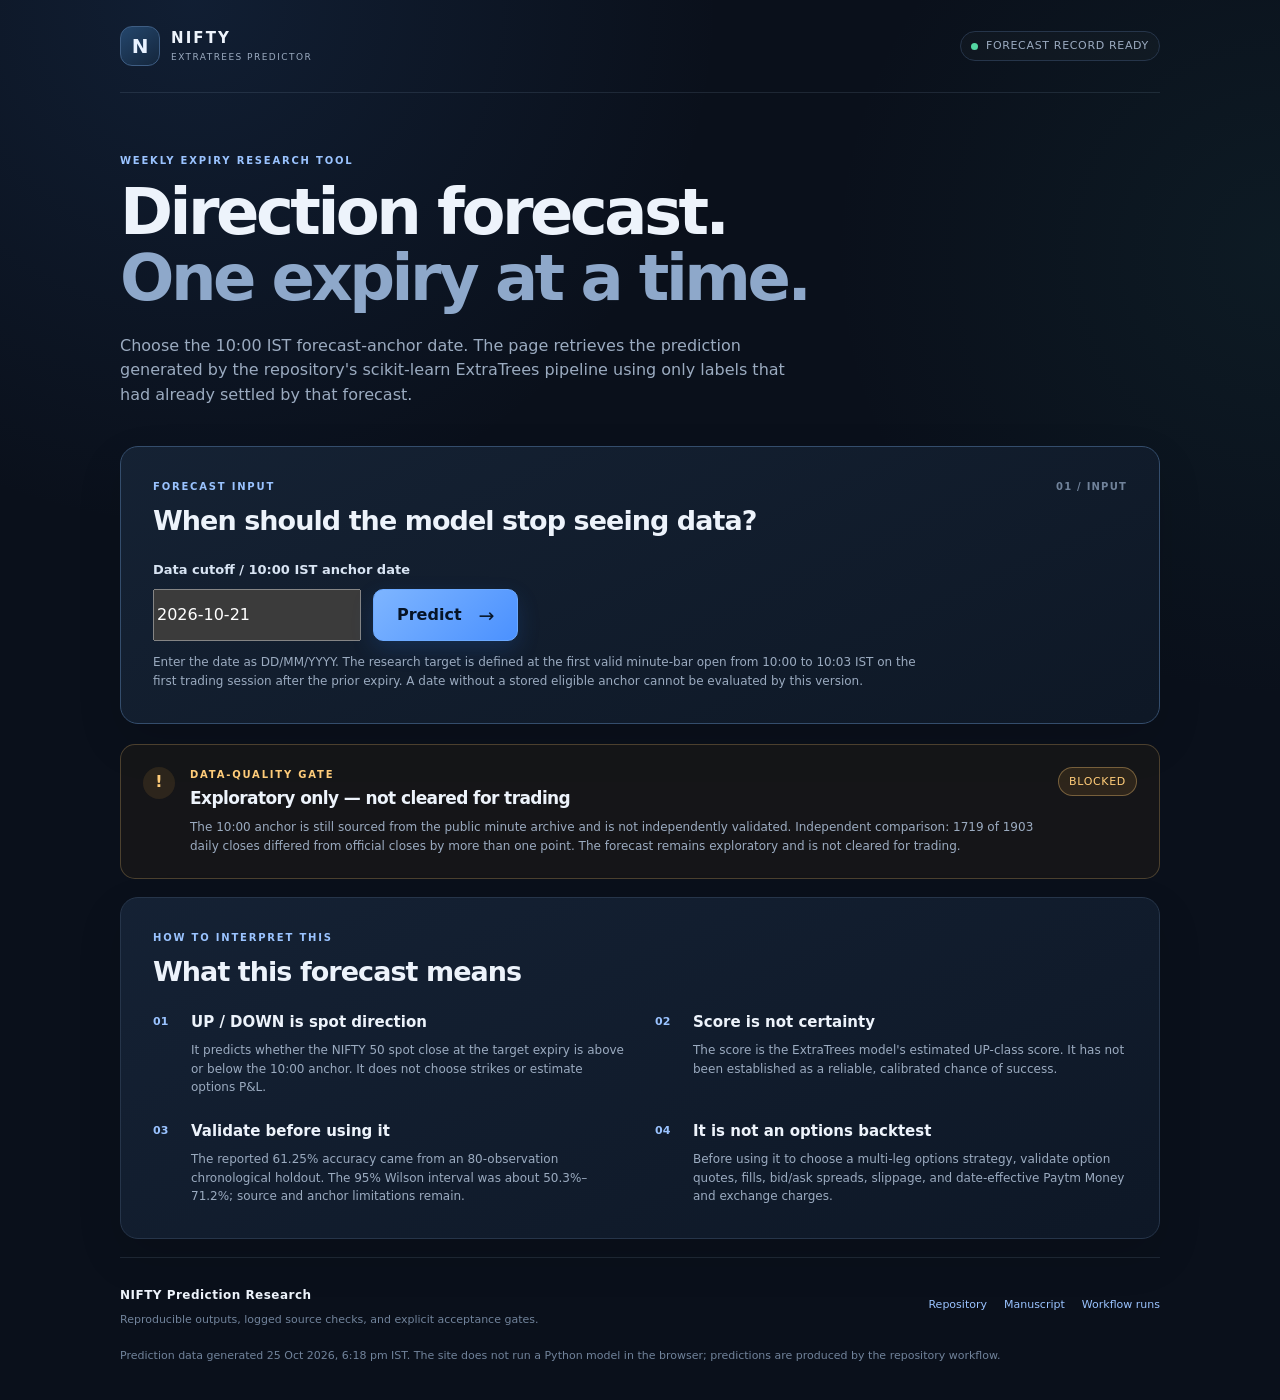
==== docs/index.html @ 192df1d3 "Make predictor date input editable on mobile" ====
<!doctype html>
<html lang="en">
<head>
  <meta charset="utf-8">
  <meta name="viewport" content="width=device-width, initial-scale=1">
  <meta name="theme-color" content="#101827">
  <meta name="description" content="Leakage-aware NIFTY weekly expiry direction forecasts using the repository's ExtraTrees classifier.">
  <title>NIFTY ExtraTrees Predictor</title>
  <link rel="stylesheet" href="./assets/predictor.css">
</head>
<body>
  <main class="shell">
    <header class="topbar">
      <a class="brand" href="./" aria-label="NIFTY ExtraTrees Predictor home">
        <span class="brand-mark">N</span>
        <span><strong>NIFTY</strong><small>EXTRATREES PREDICTOR</small></span>
      </a>
      <span id="page-status" class="status-pill status-loading"><span class="status-dot"></span> Loading model records</span>
    </header>

    <section class="hero">
      <p class="eyebrow">WEEKLY EXPIRY RESEARCH TOOL</p>
      <h1>Direction forecast.<br><span>One expiry at a time.</span></h1>
      <p class="hero-copy">Choose the 10:00 IST forecast-anchor date. The page retrieves the prediction generated by the repository's scikit-learn ExtraTrees pipeline using only labels that had already settled by that forecast.</p>
    </section>

    <section class="panel predictor-panel" aria-labelledby="predict-heading">
      <div class="panel-heading">
        <div>
          <p class="eyebrow">FORECAST INPUT</p>
          <h2 id="predict-heading">When should the model stop seeing data?</h2>
        </div>
        <span class="step-number">01 / INPUT</span>
      </div>
      <form id="predict-form">
        <label for="as-of-date">Data cutoff / 10:00 IST anchor date</label>
        <div class="input-row">
          <input id="as-of-date" name="as-of-date" type="text" inputmode="numeric" autocomplete="off" placeholder="DD/MM/YYYY" aria-describedby="date-format-help" required>
          <button id="predict-button" type="submit" disabled><span>Predict</span><span class="button-arrow" aria-hidden="true">→</span></button>
        </div>
        <p id="date-format-help" class="helper">Enter the date as DD/MM/YYYY. The research target is defined at the first valid minute-bar open from 10:00 to 10:03 IST on the first trading session after the prior expiry. A date without a stored eligible anchor cannot be evaluated by this version.</p>
        <div id="input-error" class="input-error" role="alert" hidden></div>
      </form>
    </section>

    <section id="result-section" class="panel result-panel" aria-live="polite" hidden>
      <div class="result-top">
        <div>
          <p class="eyebrow">MODEL OUTPUT</p>
          <p id="forecast-kind" class="forecast-kind">Forecast</p>
        </div>
        <span id="result-date" class="result-date"></span>
      </div>
      <div class="prediction-line">
        <div id="direction-symbol" class="direction-symbol">↗</div>
        <div>
          <p class="eyebrow">PREDICTED SPOT DIRECTION</p>
          <h2 id="direction-value">UP</h2>
          <p id="direction-description" class="direction-description"></p>
        </div>
      </div>
      <div class="metric-grid">
        <div class="metric">
          <span>Target expiry</span>
          <strong id="target-expiry">—</strong>
        </div>
        <div class="metric">
          <span>UP model score</span>
          <strong id="p-up">—</strong>
          <small>Not a calibrated probability</small>
        </div>
        <div class="metric">
          <span>Training observations</span>
          <strong id="train-count">—</strong>
        </div>
        <div class="metric">
          <span>Labels known through</span>
          <strong id="train-through">—</strong>
        </div>
      </div>
      <div id="expiry-note" class="minor-note" hidden></div>
    </section>

    <section class="gate-panel" aria-labelledby="gate-heading">
      <div class="gate-icon" aria-hidden="true">!</div>
      <div class="gate-copy">
        <p class="eyebrow">DATA-QUALITY GATE</p>
        <h2 id="gate-heading">Exploratory only — not cleared for trading</h2>
        <p id="gate-description">The repository's independent source audit is currently blocked. The forecast is displayed for research inspection, not as a recommendation to trade options.</p>
      </div>
      <span id="gate-status" class="status-pill status-blocked">BLOCKED</span>
    </section>

    <section class="panel details-panel">
      <div class="panel-heading">
        <div>
          <p class="eyebrow">HOW TO INTERPRET THIS</p>
          <h2>What this forecast means</h2>
        </div>
      </div>
      <div class="detail-grid">
        <article>
          <span class="detail-index">01</span>
          <h3>UP / DOWN is spot direction</h3>
          <p>It predicts whether the NIFTY 50 spot close at the target expiry is above or below the 10:00 anchor. It does not choose strikes or estimate options P&amp;L.</p>
        </article>
        <article>
          <span class="detail-index">02</span>
          <h3>Score is not certainty</h3>
          <p>The score is the ExtraTrees model's estimated UP-class score. It has not been established as a reliable, calibrated chance of success.</p>
        </article>
        <article>
          <span class="detail-index">03</span>
          <h3>Validate before using it</h3>
          <p>The reported 61.25% accuracy came from an 80-observation chronological holdout. The 95% Wilson interval was about 50.3%–71.2%; source and anchor limitations remain.</p>
        </article>
        <article>
          <span class="detail-index">04</span>
          <h3>It is not an options backtest</h3>
          <p>Before using it to choose a multi-leg options strategy, validate option quotes, fills, bid/ask spreads, slippage, and date-effective Paytm Money and exchange charges.</p>
        </article>
      </div>
    </section>

    <footer class="footer">
      <div>
        <strong>NIFTY Prediction Research</strong>
        <p>Reproducible outputs, logged source checks, and explicit acceptance gates.</p>
      </div>
      <nav aria-label="Research links">
        <a href="https://github.com/VCR-TRADING-RESEARCH/NIFTY-Prediction">Repository</a>
        <a href="https://github.com/VCR-TRADING-RESEARCH/NIFTY-Prediction/blob/main/research/manuscript.md">Manuscript</a>
        <a href="https://github.com/VCR-TRADING-RESEARCH/NIFTY-Prediction/actions">Workflow runs</a>
      </nav>
      <p id="generated-at" class="generated-at">Forecast records have not loaded.</p>
    </footer>
  </main>
  <script src="./assets/predictor.js" defer></script>
</body>
</html>
---- docs/assets/predictor.css ----
:root {
  color-scheme: dark;
  --bg: #0a101b;
  --panel: #111c2c;
  --panel-soft: #162337;
  --line: #26354a;
  --text: #edf3fb;
  --muted: #9babc0;
  --subtle: #71839b;
  --accent: #9ac3ff;
  --accent-strong: #4c93ff;
  --green: #54d6a2;
  --green-bg: rgba(28, 179, 124, .12);
  --red: #ff8585;
  --red-bg: rgba(235, 79, 91, .12);
  --amber: #ffcc79;
  --amber-bg: rgba(224, 158, 54, .12);
  font-family: Inter, ui-sans-serif, system-ui, -apple-system, BlinkMacSystemFont, "Segoe UI", sans-serif;
}
* { box-sizing: border-box; }
body {
  margin: 0;
  min-height: 100vh;
  background:
    radial-gradient(circle at 15% 0%, rgba(52, 105, 176, .16), transparent 33rem),
    radial-gradient(circle at 100% 18%, rgba(42, 120, 116, .10), transparent 28rem),
    var(--bg);
  color: var(--text);
  line-height: 1.55;
}
a { color: var(--accent); text-decoration: none; }
a:hover { text-decoration: underline; }
button, input { font: inherit; }
.shell { width: min(1040px, calc(100% - 32px)); margin: 0 auto; }
.topbar {
  display: flex; align-items: center; justify-content: space-between;
  gap: 16px; padding: 26px 0; border-bottom: 1px solid rgba(143, 165, 194, .15);
}
.brand { display: inline-flex; align-items: center; gap: 11px; color: var(--text); }
.brand:hover { text-decoration: none; }
.brand-mark {
  display: grid; place-items: center; width: 40px; height: 40px; border-radius: 12px;
  border: 1px solid #3e5d83; background: linear-gradient(145deg, #24466c, #14263c);
  color: #e8f2ff; font-size: 20px; font-weight: 800;
}
.brand strong { display: block; font-size: 15px; letter-spacing: .14em; }
.brand small { display: block; margin-top: 1px; color: var(--muted); font-size: 9px; letter-spacing: .16em; }
.status-pill {
  display: inline-flex; align-items: center; gap: 8px; padding: 7px 10px;
  border: 1px solid var(--line); border-radius: 999px; font-size: 11px;
  line-height: 1.2; letter-spacing: .06em; text-transform: uppercase; white-space: nowrap;
  color: var(--muted); background: rgba(255,255,255,.02);
}
.status-dot { width: 7px; height: 7px; border-radius: 50%; background: var(--subtle); }
.status-loading .status-dot { background: var(--amber); }
.status-ready .status-dot { background: var(--green); }
.status-blocked { border-color: rgba(255, 204, 121, .35); color: var(--amber); background: var(--amber-bg); }
.hero { padding: 60px 0 38px; max-width: 740px; }
.eyebrow { margin: 0 0 10px; color: var(--accent); font-size: 10px; font-weight: 800; letter-spacing: .18em; text-transform: uppercase; }
h1 { margin: 0; font-size: clamp(36px, 6.4vw, 64px); line-height: 1.04; letter-spacing: -.055em; font-weight: 760; }
h1 span { color: #8ea8ca; }
.hero-copy { max-width: 690px; color: var(--muted); font-size: 16px; margin: 22px 0 0; }
.panel {
  margin: 0 0 18px; padding: clamp(20px, 4vw, 32px); border-radius: 18px;
  border: 1px solid var(--line); background: linear-gradient(155deg, rgba(21, 34, 52, .98), rgba(14, 24, 38, .98));
  box-shadow: 0 18px 45px rgba(0,0,0,.12);
}
.predictor-panel { border-color: #344d6c; }
.panel-heading { display: flex; justify-content: space-between; gap: 16px; align-items: start; margin-bottom: 22px; }
.panel-heading h2, .gate-copy h2 { margin: 0; font-size: clamp(20px, 3vw, 27px); letter-spacing: -.035em; line-height: 1.25; }
.step-number { color: var(--subtle); font-size: 10px; font-weight: 700; letter-spacing: .12em; white-space: nowrap; }
label { display: block; color: #d8e4f3; margin-bottom: 9px; font-size: 13px; font-weight: 650; }
.input-row { display: flex; align-items: stretch; gap: 12px; }
input[type="date"] {
  min-width: 0; flex: 1; height: 52px; padding: 0 15px; color: var(--text); background: #0b1422;
  border: 1px solid #3b4d64; border-radius: 10px; outline: none;
}
input[type="date"]:focus { border-color: var(--accent-strong); box-shadow: 0 0 0 3px rgba(76,147,255,.15); }
input[type="date"]::-webkit-calendar-picker-indicator { cursor: pointer; filter: invert(.9); }
button {
  display: inline-flex; justify-content: center; align-items: center; gap: 17px; height: 52px;
  padding: 0 23px; border: 1px solid #6ba9ff; border-radius: 10px; cursor: pointer;
  background: linear-gradient(135deg, #7eb5ff, #4b91ff); color: #061426; font-weight: 800;
  box-shadow: 0 9px 22px rgba(41, 117, 230, .18); transition: transform .15s ease, opacity .15s ease;
}
button:hover:not(:disabled) { transform: translateY(-1px); }
button:disabled { cursor: wait; opacity: .45; box-shadow: none; }
.button-arrow { font-size: 19px; font-weight: 500; }
.helper { margin: 12px 0 0; max-width: 780px; color: var(--muted); font-size: 12px; }
.input-error { margin-top: 14px; padding: 12px 14px; border: 1px solid rgba(255,133,133,.3); border-radius: 9px; background: var(--red-bg); color: #ffc1c1; font-size: 13px; }
.result-panel { border-color: #3c536d; }
.result-top { display: flex; justify-content: space-between; align-items: start; gap: 18px; }
.forecast-kind { margin: 0; color: var(--muted); font-size: 12px; }
.result-date { color: var(--muted); font-size: 12px; text-align: right; }
.prediction-line { display: flex; align-items: center; gap: 18px; padding: 23px 0 28px; }
.direction-symbol { flex: none; display: grid; place-items: center; width: 72px; height: 72px; border-radius: 19px; background: var(--green-bg); color: var(--green); font-size: 38px; font-weight: 500; }
.direction-symbol.down { background: var(--red-bg); color: var(--red); }
.prediction-line .eyebrow { margin-bottom: 4px; }
.prediction-line h2 { margin: 0; font-size: clamp(35px, 6vw, 52px); letter-spacing: -.055em; line-height: 1.05; color: var(--green); }
.prediction-line h2.down { color: var(--red); }
.direction-description { margin: 8px 0 0; color: var(--muted); font-size: 13px; }
.metric-grid { display: grid; grid-template-columns: repeat(4, minmax(0, 1fr)); gap: 10px; }
.metric { min-width: 0; padding: 16px 15px; background: rgba(6, 14, 25, .5); border: 1px solid var(--line); border-radius: 11px; }
.metric span { display: block; color: var(--muted); font-size: 11px; margin-bottom: 8px; }
.metric strong { display: block; overflow-wrap: anywhere; font-size: clamp(15px, 2.2vw, 20px); letter-spacing: -.02em; }
.metric small { display: block; margin-top: 5px; color: var(--subtle); font-size: 10px; }
.minor-note { margin-top: 16px; color: var(--amber); background: var(--amber-bg); border: 1px solid rgba(255,204,121,.2); padding: 12px 14px; border-radius: 9px; font-size: 12px; }
.gate-panel {
  display: flex; align-items: start; gap: 15px; margin: 20px 0 18px; padding: 22px;
  border: 1px solid rgba(255,204,121,.24); border-radius: 15px; background: rgba(38, 31, 20, .4);
}
.gate-icon { display: grid; place-items: center; flex: none; width: 32px; height: 32px; border-radius: 50%; background: var(--amber-bg); color: var(--amber); font-weight: 900; }
.gate-copy { flex: 1; min-width: 0; }
.gate-copy .eyebrow { color: var(--amber); margin-bottom: 6px; }
.gate-copy h2 { font-size: 17px; }
.gate-copy p:last-child { margin: 9px 0 0; color: var(--muted); font-size: 12px; }
.gate-panel .status-pill { margin-left: auto; }
.details-panel { margin-top: 18px; }
.detail-grid { display: grid; grid-template-columns: 1fr 1fr; gap: 23px 30px; }
.detail-grid article { position: relative; padding-left: 38px; }
.detail-index { position: absolute; left: 0; top: 2px; color: var(--accent); font-size: 11px; font-weight: 800; }
.detail-grid h3 { margin: 0 0 7px; font-size: 15px; }
.detail-grid p { margin: 0; color: var(--muted); font-size: 12px; }
.footer { padding: 24px 0 36px; display: grid; grid-template-columns: 1fr auto; gap: 15px; border-top: 1px solid rgba(143,165,194,.15); }
.footer strong { font-size: 12px; letter-spacing: .04em; }
.footer p { margin: 4px 0 0; font-size: 11px; color: var(--subtle); }
.footer nav { display: flex; gap: 17px; align-items: center; flex-wrap: wrap; font-size: 11px; }
.generated-at { grid-column: 1 / -1; }
[hidden] { display: none !important; }
@media (max-width: 680px) {
  .shell { width: min(100% - 22px, 1040px); }
  .topbar { align-items: start; flex-direction: column; padding: 20px 0; }
  .status-pill { white-space: normal; }
  .hero { padding: 44px 0 27px; }
  .hero-copy { font-size: 14px; }
  .panel { border-radius: 14px; }
  .input-row { flex-direction: column; }
  button { width: 100%; }
  .metric-grid { grid-template-columns: repeat(2, minmax(0, 1fr)); }
  .gate-panel { flex-wrap: wrap; }
  .gate-panel .status-pill { margin-left: 47px; }
  .detail-grid { grid-template-columns: 1fr; gap: 21px; }
  .footer { grid-template-columns: 1fr; }
  .footer nav { justify-content: start; }
}
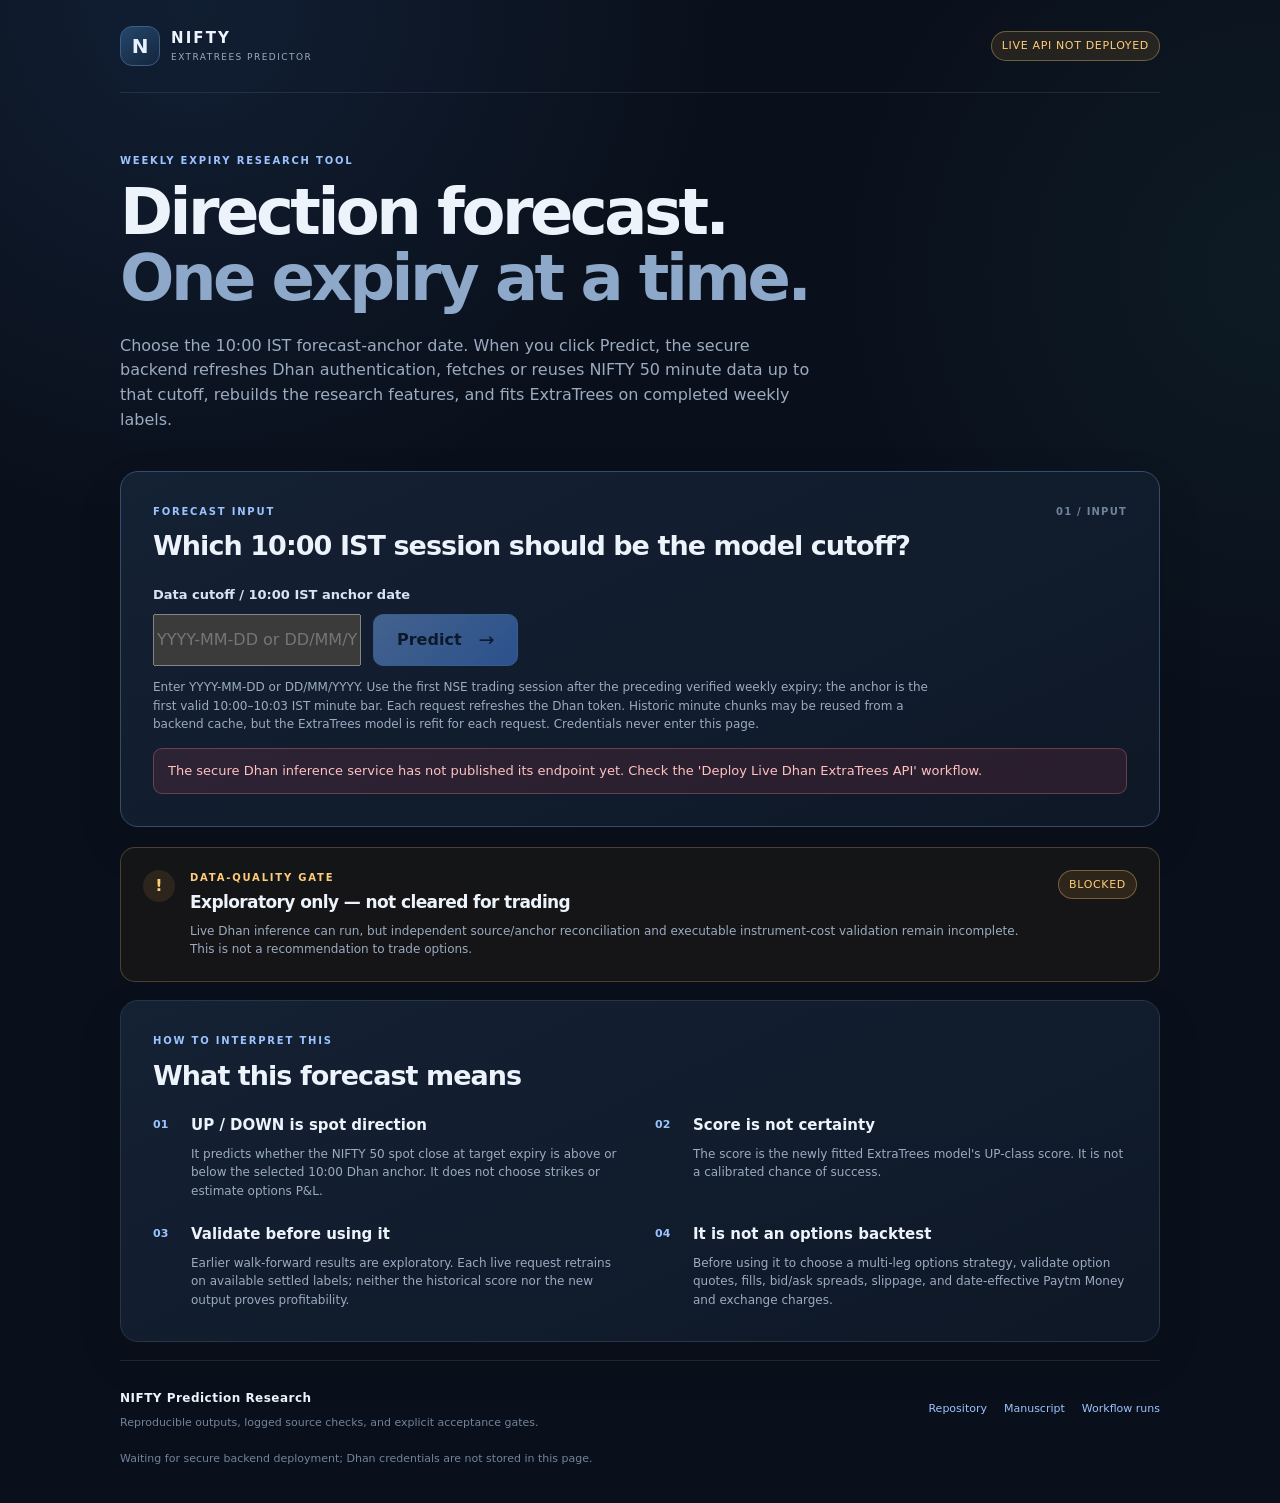
==== commit 9bd3a9be: "Update predictor page for live Dhan inference" ====
--- a/docs/index.html
+++ b/docs/index.html
@@ -21,24 +21,24 @@
     <section class="hero">
       <p class="eyebrow">WEEKLY EXPIRY RESEARCH TOOL</p>
       <h1>Direction forecast.<br><span>One expiry at a time.</span></h1>
-      <p class="hero-copy">Choose the 10:00 IST forecast-anchor date. The page retrieves the prediction generated by the repository's scikit-learn ExtraTrees pipeline using only labels that had already settled by that forecast.</p>
+      <p class="hero-copy">Choose the 10:00 IST forecast-anchor date. When you click Predict, the secure backend refreshes Dhan authentication, fetches or reuses NIFTY 50 minute data up to that cutoff, rebuilds the research features, and fits ExtraTrees on completed weekly labels.</p>
     </section>
 
     <section class="panel predictor-panel" aria-labelledby="predict-heading">
       <div class="panel-heading">
         <div>
           <p class="eyebrow">FORECAST INPUT</p>
-          <h2 id="predict-heading">When should the model stop seeing data?</h2>
+          <h2 id="predict-heading">Which 10:00 IST session should be the model cutoff?</h2>
         </div>
         <span class="step-number">01 / INPUT</span>
       </div>
       <form id="predict-form">
         <label for="as-of-date">Data cutoff / 10:00 IST anchor date</label>
         <div class="input-row">
-          <input id="as-of-date" name="as-of-date" type="text" inputmode="numeric" autocomplete="off" placeholder="DD/MM/YYYY" aria-describedby="date-format-help" required>
+          <input id="as-of-date" name="as-of-date" type="text" inputmode="numeric" autocomplete="off" placeholder="YYYY-MM-DD or DD/MM/YYYY" aria-describedby="date-format-help" required>
           <button id="predict-button" type="submit" disabled><span>Predict</span><span class="button-arrow" aria-hidden="true">→</span></button>
         </div>
-        <p id="date-format-help" class="helper">Enter the date as DD/MM/YYYY. The research target is defined at the first valid minute-bar open from 10:00 to 10:03 IST on the first trading session after the prior expiry. A date without a stored eligible anchor cannot be evaluated by this version.</p>
+        <p id="date-format-help" class="helper">Enter YYYY-MM-DD or DD/MM/YYYY. Use the first NSE trading session after the preceding verified weekly expiry; the anchor is the first valid 10:00–10:03 IST minute bar. Each request refreshes the Dhan token. Historic minute chunks may be reused from a backend cache, but the ExtraTrees model is refit for each request. Credentials never enter this page.</p>
         <div id="input-error" class="input-error" role="alert" hidden></div>
       </form>
     </section>
@@ -78,6 +78,7 @@
           <strong id="train-through">—</strong>
         </div>
       </div>
+      <div class="metric-grid" style="margin-top:12px"><div class="metric"><span>Dhan 10:00 anchor price</span><strong id="anchor-price">—</strong></div><div class="metric"><span>Validated minute bars</span><strong id="bars-used">—</strong></div></div>
       <div id="expiry-note" class="minor-note" hidden></div>
     </section>
 
@@ -86,7 +87,7 @@
       <div class="gate-copy">
         <p class="eyebrow">DATA-QUALITY GATE</p>
         <h2 id="gate-heading">Exploratory only — not cleared for trading</h2>
-        <p id="gate-description">The repository's independent source audit is currently blocked. The forecast is displayed for research inspection, not as a recommendation to trade options.</p>
+        <p id="gate-description">Live Dhan inference can run, but independent source/anchor reconciliation and executable instrument-cost validation remain incomplete. This is not a recommendation to trade options.</p>
       </div>
       <span id="gate-status" class="status-pill status-blocked">BLOCKED</span>
     </section>
@@ -102,17 +103,17 @@
         <article>
           <span class="detail-index">01</span>
           <h3>UP / DOWN is spot direction</h3>
-          <p>It predicts whether the NIFTY 50 spot close at the target expiry is above or below the 10:00 anchor. It does not choose strikes or estimate options P&amp;L.</p>
+          <p>It predicts whether the NIFTY 50 spot close at target expiry is above or below the selected 10:00 Dhan anchor. It does not choose strikes or estimate options P&amp;L.</p>
         </article>
         <article>
           <span class="detail-index">02</span>
           <h3>Score is not certainty</h3>
-          <p>The score is the ExtraTrees model's estimated UP-class score. It has not been established as a reliable, calibrated chance of success.</p>
+          <p>The score is the newly fitted ExtraTrees model's UP-class score. It is not a calibrated chance of success.</p>
         </article>
         <article>
           <span class="detail-index">03</span>
           <h3>Validate before using it</h3>
-          <p>The reported 61.25% accuracy came from an 80-observation chronological holdout. The 95% Wilson interval was about 50.3%–71.2%; source and anchor limitations remain.</p>
+          <p>Earlier walk-forward results are exploratory. Each live request retrains on available settled labels; neither the historical score nor the new output proves profitability.</p>
         </article>
         <article>
           <span class="detail-index">04</span>
@@ -132,7 +133,7 @@
         <a href="https://github.com/VCR-TRADING-RESEARCH/NIFTY-Prediction/blob/main/research/manuscript.md">Manuscript</a>
         <a href="https://github.com/VCR-TRADING-RESEARCH/NIFTY-Prediction/actions">Workflow runs</a>
       </nav>
-      <p id="generated-at" class="generated-at">Forecast records have not loaded.</p>
+      <p id="generated-at" class="generated-at">Live predictions are computed by the secure backend, not by static forecast CSVs.</p>
     </footer>
   </main>
   <script src="./assets/predictor.js" defer></script>
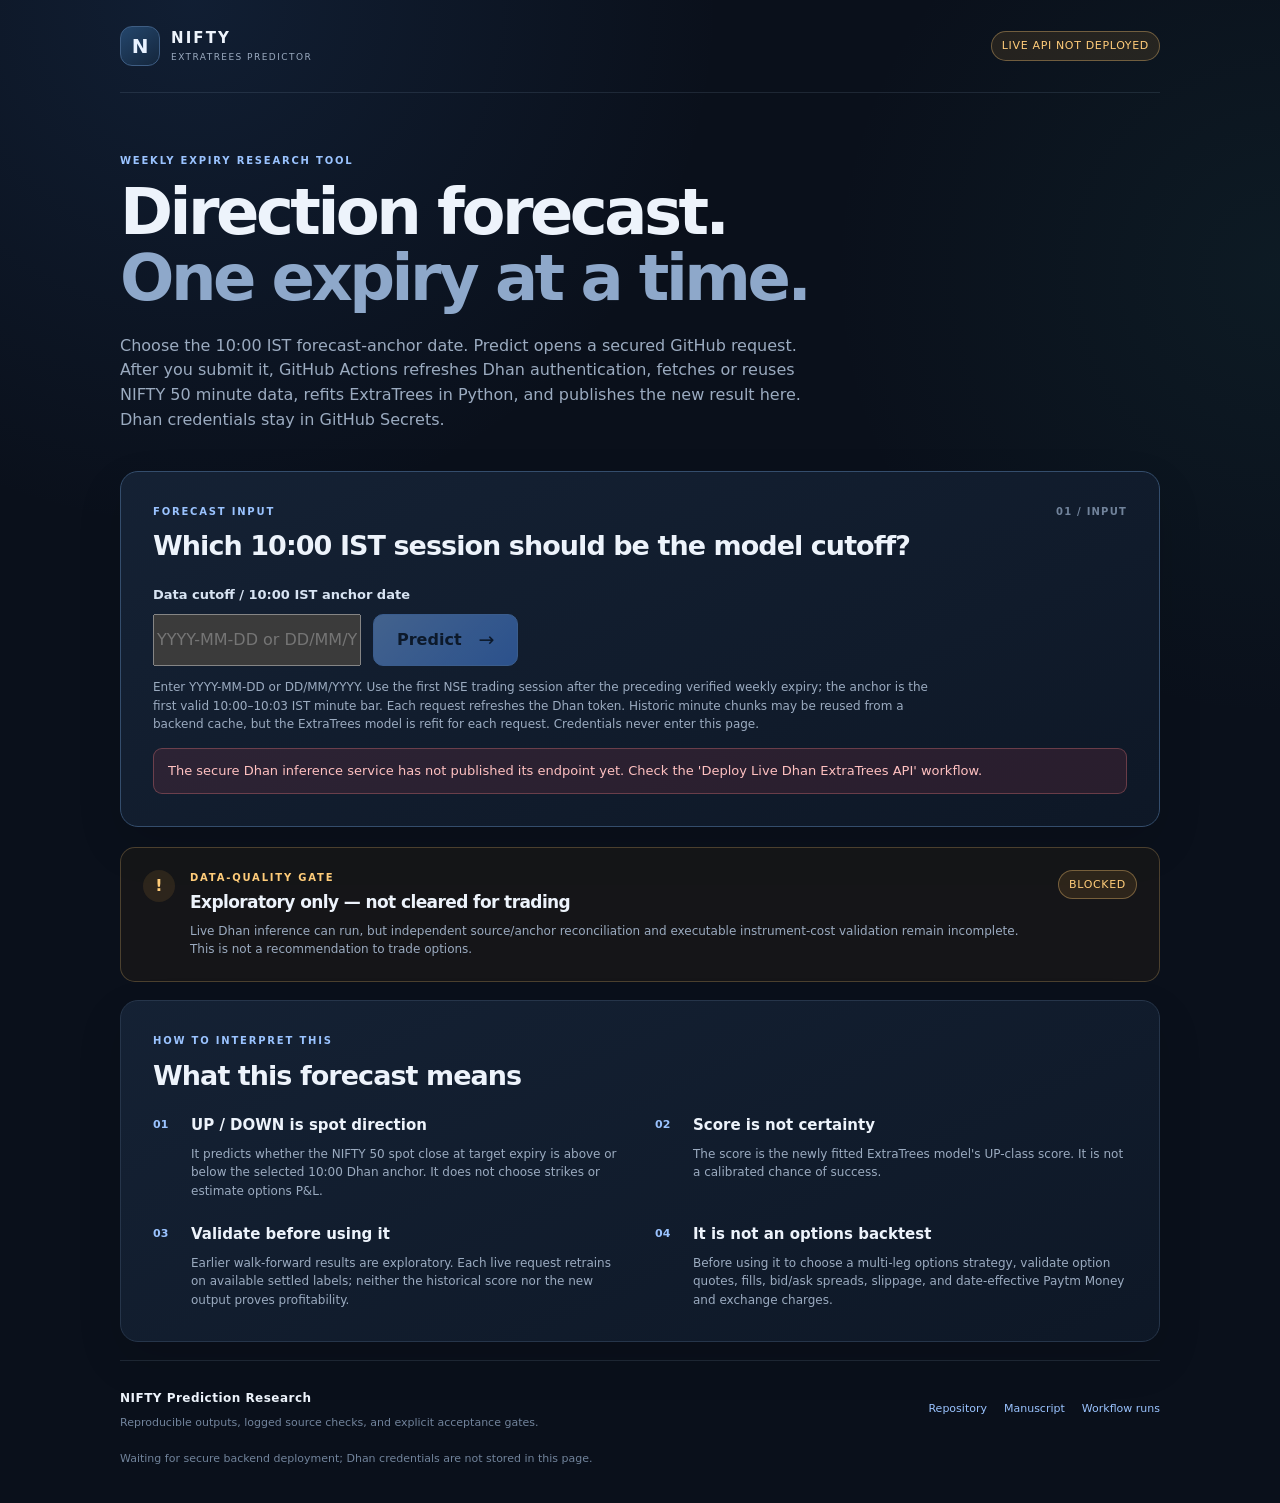
==== commit a4b6e460: "Explain GitHub Actions prediction request flow" ====
--- a/docs/index.html
+++ b/docs/index.html
@@ -21,7 +21,7 @@
     <section class="hero">
       <p class="eyebrow">WEEKLY EXPIRY RESEARCH TOOL</p>
       <h1>Direction forecast.<br><span>One expiry at a time.</span></h1>
-      <p class="hero-copy">Choose the 10:00 IST forecast-anchor date. When you click Predict, the secure backend refreshes Dhan authentication, fetches or reuses NIFTY 50 minute data up to that cutoff, rebuilds the research features, and fits ExtraTrees on completed weekly labels.</p>
+      <p class="hero-copy">Choose the 10:00 IST forecast-anchor date. Predict opens a secured GitHub request. After you submit it, GitHub Actions refreshes Dhan authentication, fetches or reuses NIFTY 50 minute data, refits ExtraTrees in Python, and publishes the new result here. Dhan credentials stay in GitHub Secrets.</p>
     </section>
 
     <section class="panel predictor-panel" aria-labelledby="predict-heading">
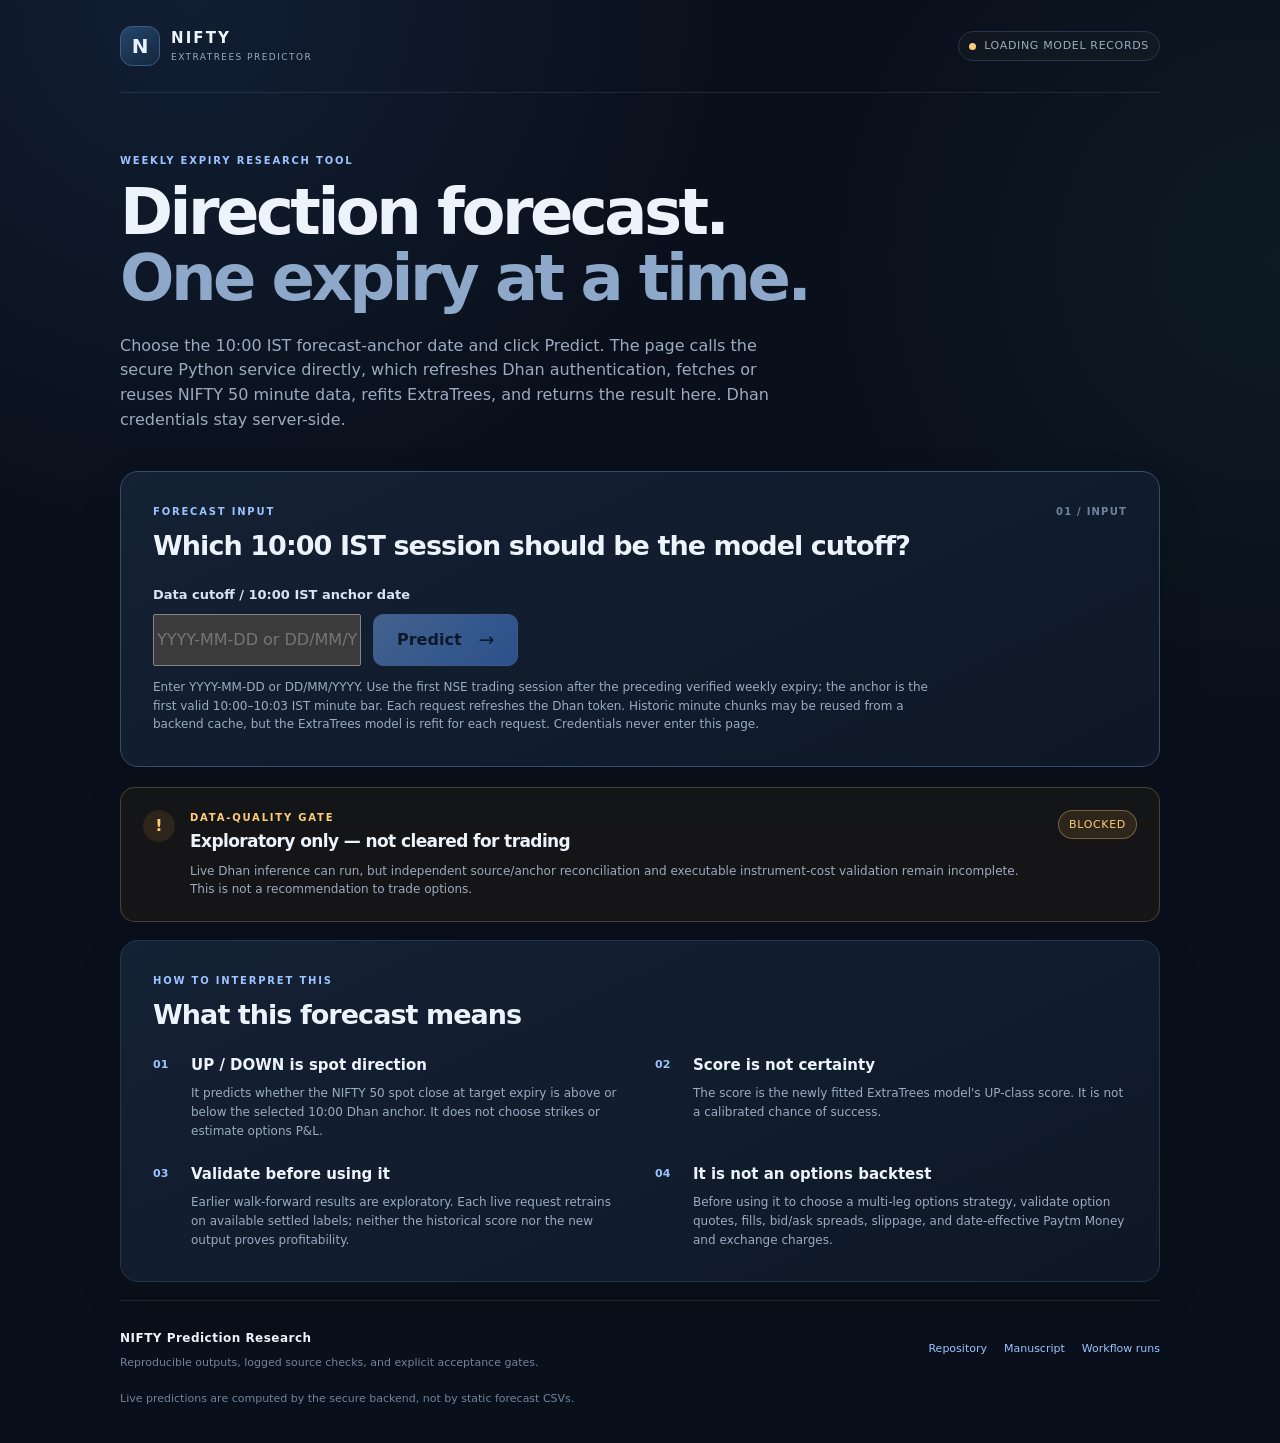
==== commit 3327b316: "Update predictor copy for direct API flow" ====
--- a/docs/index.html
+++ b/docs/index.html
@@ -21,7 +21,7 @@
     <section class="hero">
       <p class="eyebrow">WEEKLY EXPIRY RESEARCH TOOL</p>
       <h1>Direction forecast.<br><span>One expiry at a time.</span></h1>
-      <p class="hero-copy">Choose the 10:00 IST forecast-anchor date. Predict opens a secured GitHub request. After you submit it, GitHub Actions refreshes Dhan authentication, fetches or reuses NIFTY 50 minute data, refits ExtraTrees in Python, and publishes the new result here. Dhan credentials stay in GitHub Secrets.</p>
+      <p class="hero-copy">Choose the 10:00 IST forecast-anchor date and click Predict. The page calls the secure Python service directly, which refreshes Dhan authentication, fetches or reuses NIFTY 50 minute data, refits ExtraTrees, and returns the result here. Dhan credentials stay server-side.</p>
     </section>
 
     <section class="panel predictor-panel" aria-labelledby="predict-heading">
@@ -40,6 +40,7 @@
         </div>
         <p id="date-format-help" class="helper">Enter YYYY-MM-DD or DD/MM/YYYY. Use the first NSE trading session after the preceding verified weekly expiry; the anchor is the first valid 10:00–10:03 IST minute bar. Each request refreshes the Dhan token. Historic minute chunks may be reused from a backend cache, but the ExtraTrees model is refit for each request. Credentials never enter this page.</p>
         <div id="input-error" class="input-error" role="alert" hidden></div>
+        
       </form>
     </section>
 
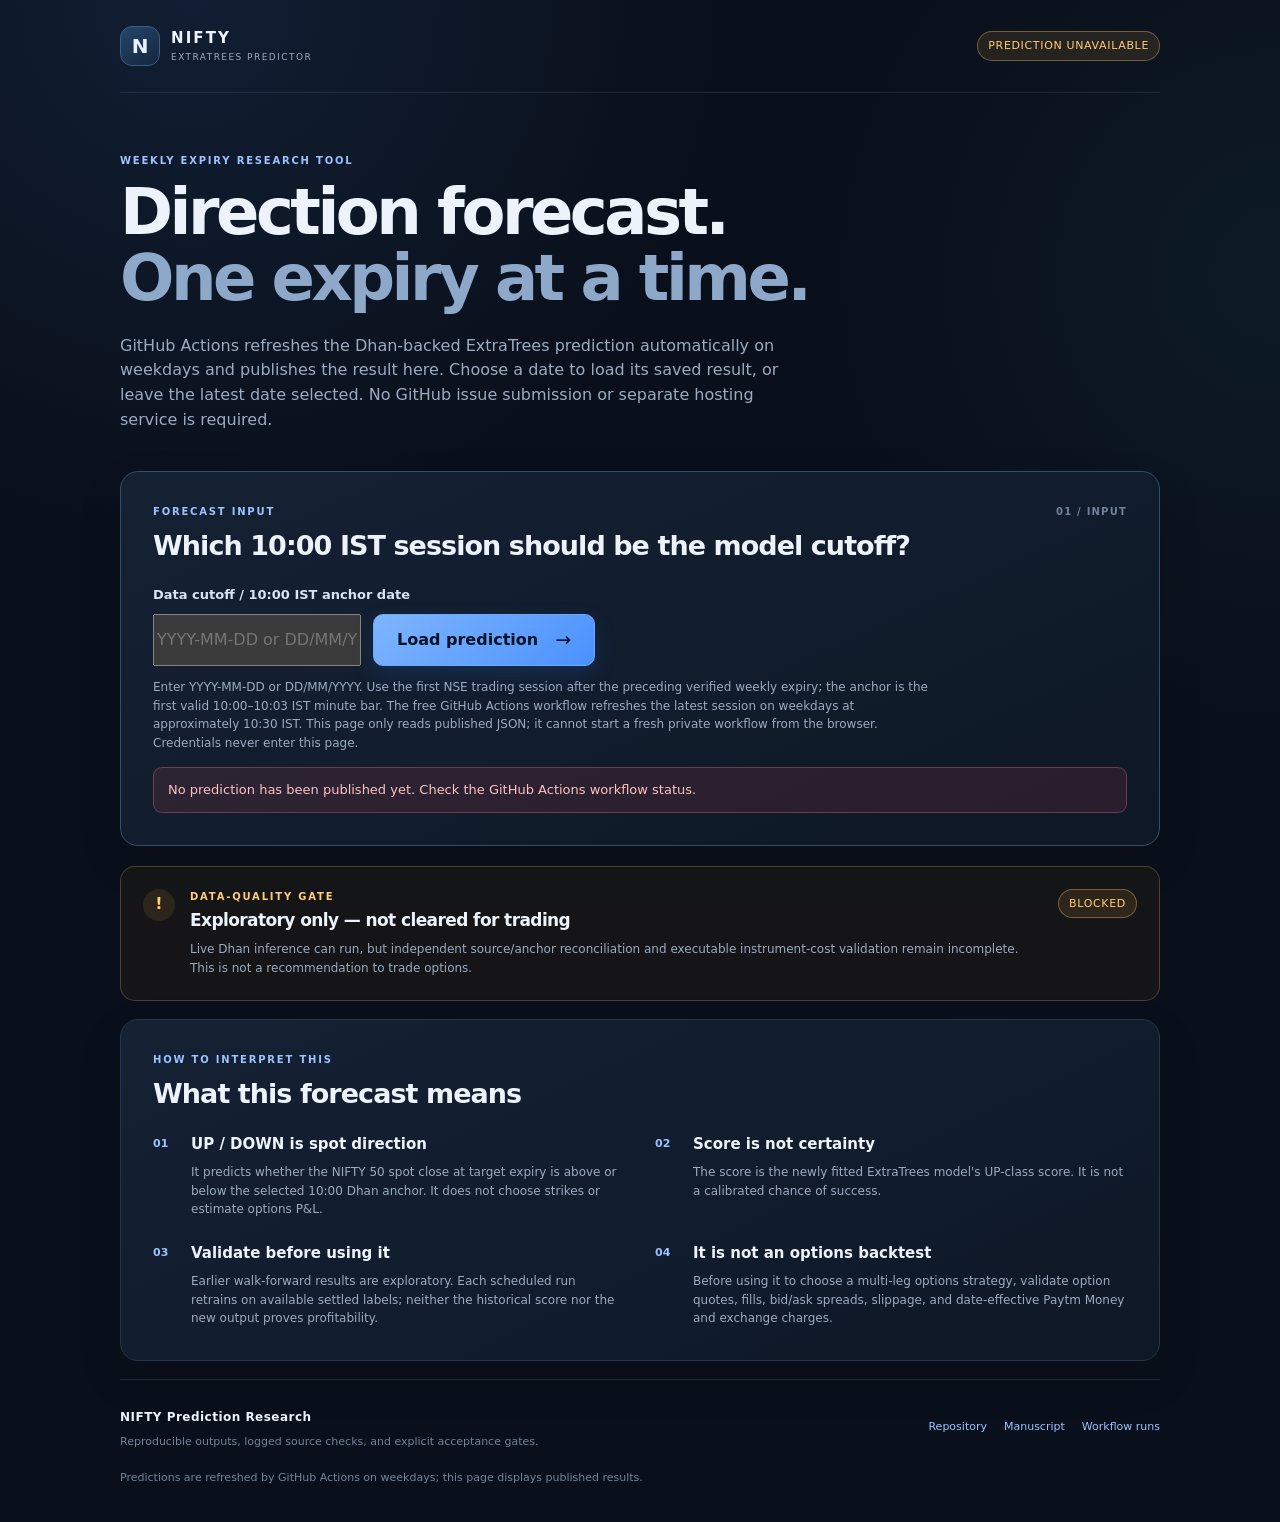
==== commit d0a6c1cc: "Update Pages copy for free scheduled prediction flow" ====
--- a/docs/index.html
+++ b/docs/index.html
@@ -15,13 +15,13 @@
         <span class="brand-mark">N</span>
         <span><strong>NIFTY</strong><small>EXTRATREES PREDICTOR</small></span>
       </a>
-      <span id="page-status" class="status-pill status-loading"><span class="status-dot"></span> Loading model records</span>
+      <span id="page-status" class="status-pill status-loading"><span class="status-dot"></span> Loading latest published prediction</span>
     </header>
 
     <section class="hero">
       <p class="eyebrow">WEEKLY EXPIRY RESEARCH TOOL</p>
       <h1>Direction forecast.<br><span>One expiry at a time.</span></h1>
-      <p class="hero-copy">Choose the 10:00 IST forecast-anchor date and click Predict. The page calls the secure Python service directly, which refreshes Dhan authentication, fetches or reuses NIFTY 50 minute data, refits ExtraTrees, and returns the result here. Dhan credentials stay server-side.</p>
+      <p class="hero-copy">GitHub Actions refreshes the Dhan-backed ExtraTrees prediction automatically on weekdays and publishes the result here. Choose a date to load its saved result, or leave the latest date selected. No GitHub issue submission or separate hosting service is required.</p>
     </section>
 
     <section class="panel predictor-panel" aria-labelledby="predict-heading">
@@ -38,7 +38,7 @@
           <input id="as-of-date" name="as-of-date" type="text" inputmode="numeric" autocomplete="off" placeholder="YYYY-MM-DD or DD/MM/YYYY" aria-describedby="date-format-help" required>
           <button id="predict-button" type="submit" disabled><span>Predict</span><span class="button-arrow" aria-hidden="true">→</span></button>
         </div>
-        <p id="date-format-help" class="helper">Enter YYYY-MM-DD or DD/MM/YYYY. Use the first NSE trading session after the preceding verified weekly expiry; the anchor is the first valid 10:00–10:03 IST minute bar. Each request refreshes the Dhan token. Historic minute chunks may be reused from a backend cache, but the ExtraTrees model is refit for each request. Credentials never enter this page.</p>
+        <p id="date-format-help" class="helper">Enter YYYY-MM-DD or DD/MM/YYYY. Use the first NSE trading session after the preceding verified weekly expiry; the anchor is the first valid 10:00–10:03 IST minute bar. The free GitHub Actions workflow refreshes the latest session on weekdays at approximately 10:30 IST. This page only reads published JSON; it cannot start a fresh private workflow from the browser. Credentials never enter this page.</p>
         <div id="input-error" class="input-error" role="alert" hidden></div>
         
       </form>
@@ -114,7 +114,7 @@
         <article>
           <span class="detail-index">03</span>
           <h3>Validate before using it</h3>
-          <p>Earlier walk-forward results are exploratory. Each live request retrains on available settled labels; neither the historical score nor the new output proves profitability.</p>
+          <p>Earlier walk-forward results are exploratory. Each scheduled run retrains on available settled labels; neither the historical score nor the new output proves profitability.</p>
         </article>
         <article>
           <span class="detail-index">04</span>
@@ -134,7 +134,7 @@
         <a href="https://github.com/VCR-TRADING-RESEARCH/NIFTY-Prediction/blob/main/research/manuscript.md">Manuscript</a>
         <a href="https://github.com/VCR-TRADING-RESEARCH/NIFTY-Prediction/actions">Workflow runs</a>
       </nav>
-      <p id="generated-at" class="generated-at">Live predictions are computed by the secure backend, not by static forecast CSVs.</p>
+      <p id="generated-at" class="generated-at">Published predictions are generated by GitHub Actions; check workflow runs for freshness.</p>
     </footer>
   </main>
   <script src="./assets/predictor.js" defer></script>
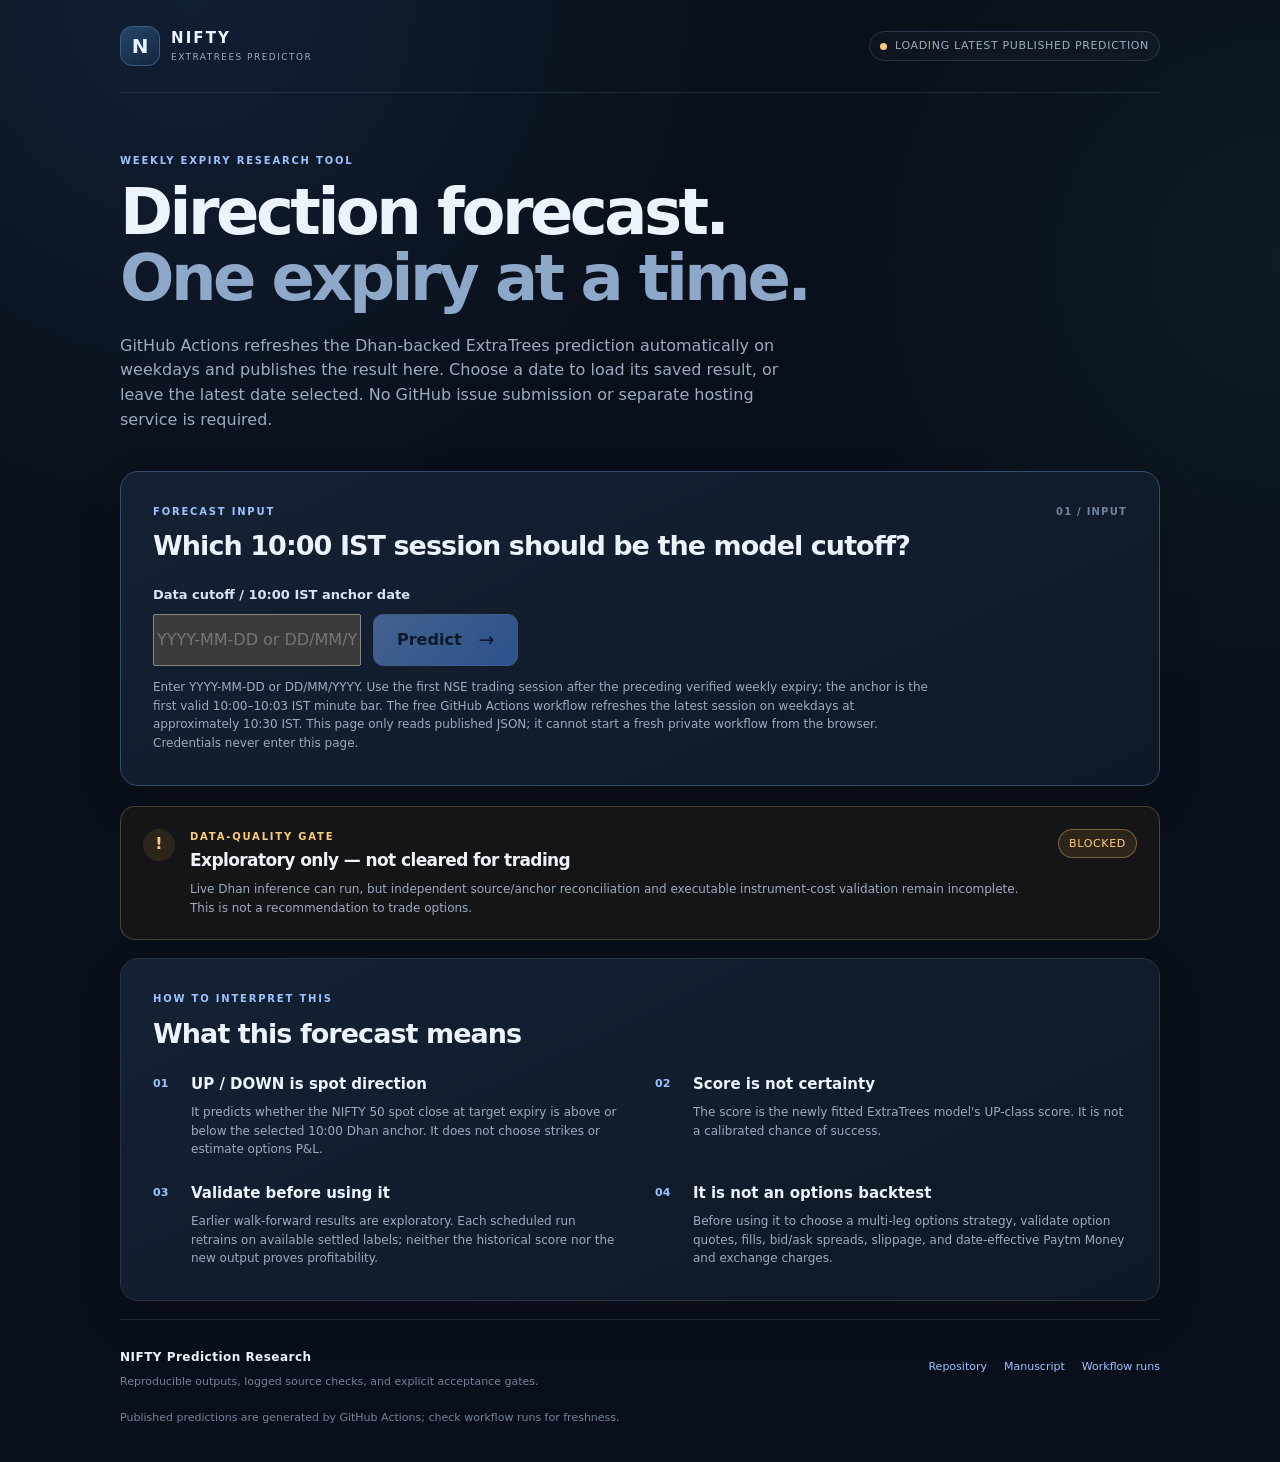
==== commit 1d5e03f2: "Bust stale predictor JavaScript cache" ====
--- a/docs/index.html
+++ b/docs/index.html
@@ -137,6 +137,6 @@
       <p id="generated-at" class="generated-at">Published predictions are generated by GitHub Actions; check workflow runs for freshness.</p>
     </footer>
   </main>
-  <script src="./assets/predictor.js" defer></script>
+  <script src="./assets/predictor.js?v=20261025b" defer></script>
 </body>
 </html>
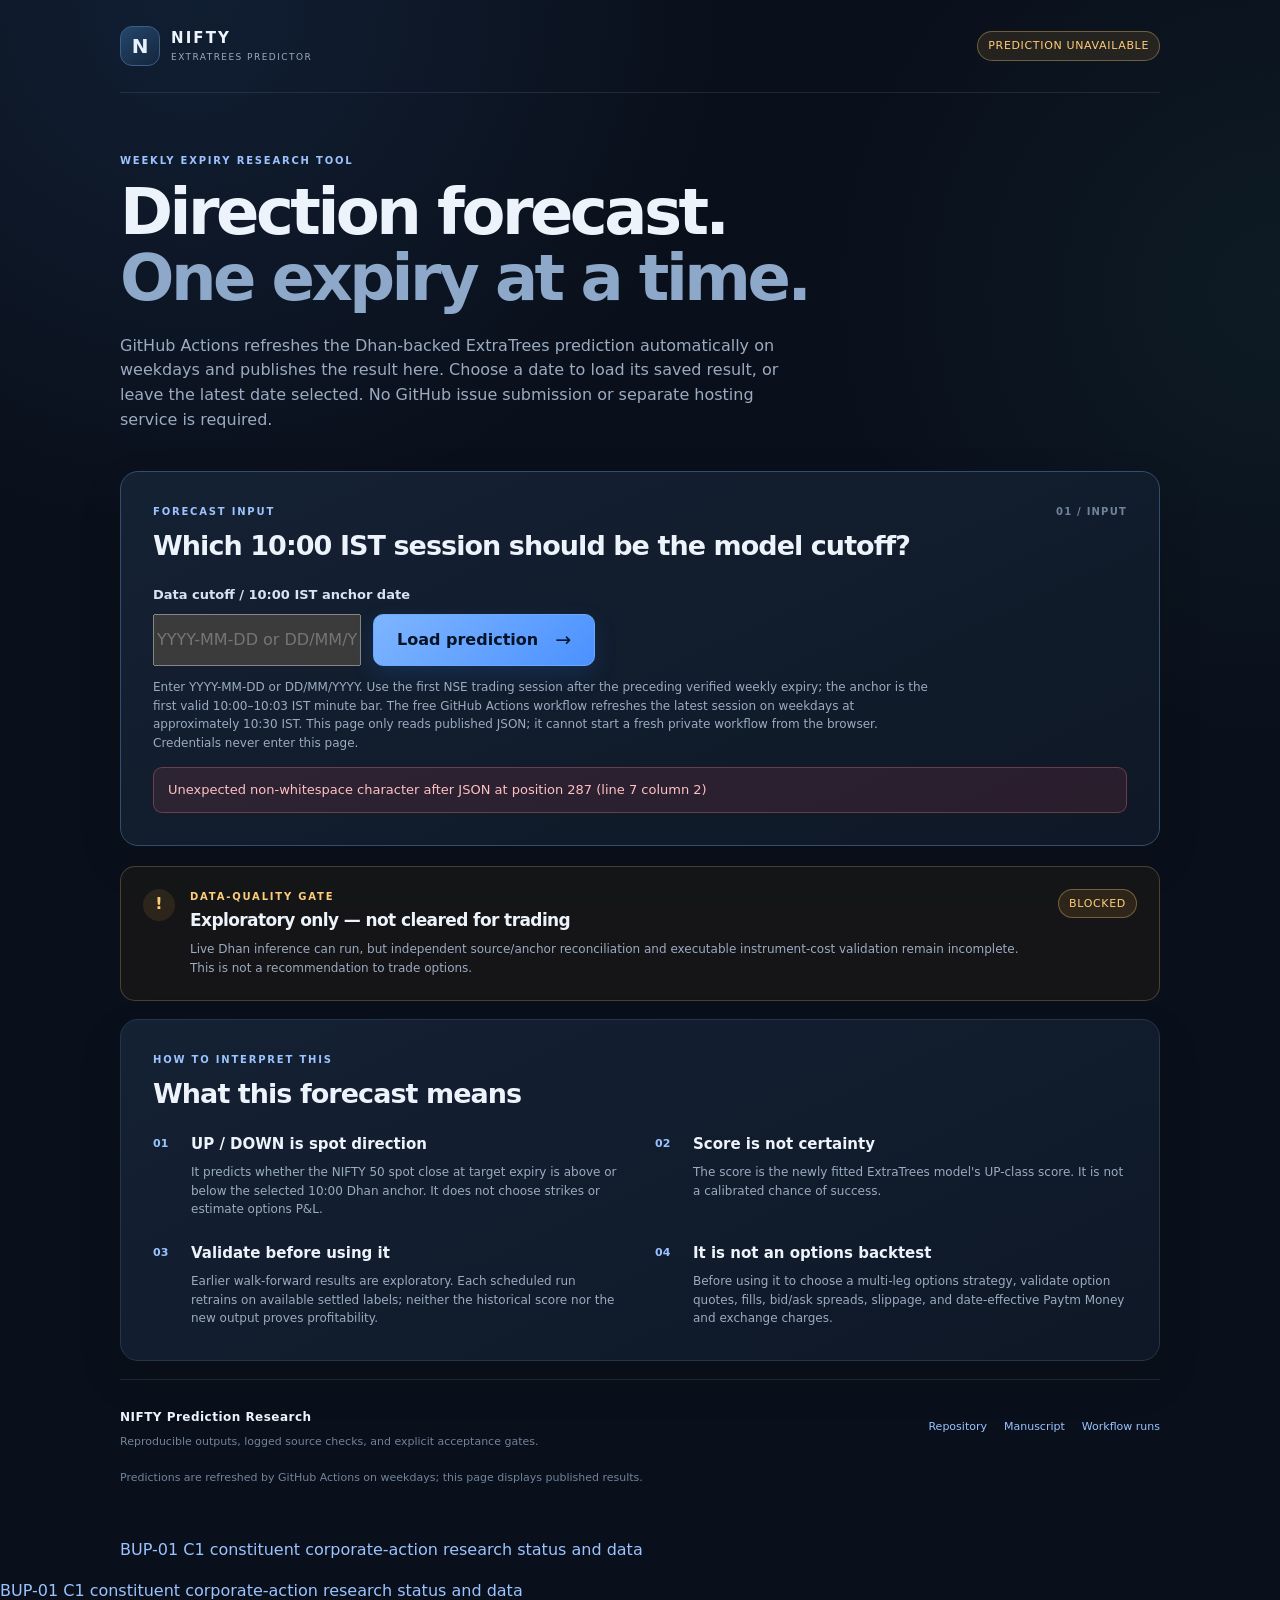
==== commit cef6fde5: "Publish C1 constituent corporate-action research to GitHub Pages" ====
--- a/docs/index.html
+++ b/docs/index.html
@@ -136,7 +136,9 @@
       </nav>
       <p id="generated-at" class="generated-at">Published predictions are generated by GitHub Actions; check workflow runs for freshness.</p>
     </footer>
-  </main>
+  <p><a href="research/constituent_weekly/index.html">BUP-01 C1 constituent corporate-action research status and data</a></p>
+</main>
   <script src="./assets/predictor.js?v=20261025b" defer></script>
+<p><a href="research/constituent_weekly/index.html">BUP-01 C1 constituent corporate-action research status and data</a></p>
 </body>
 </html>
